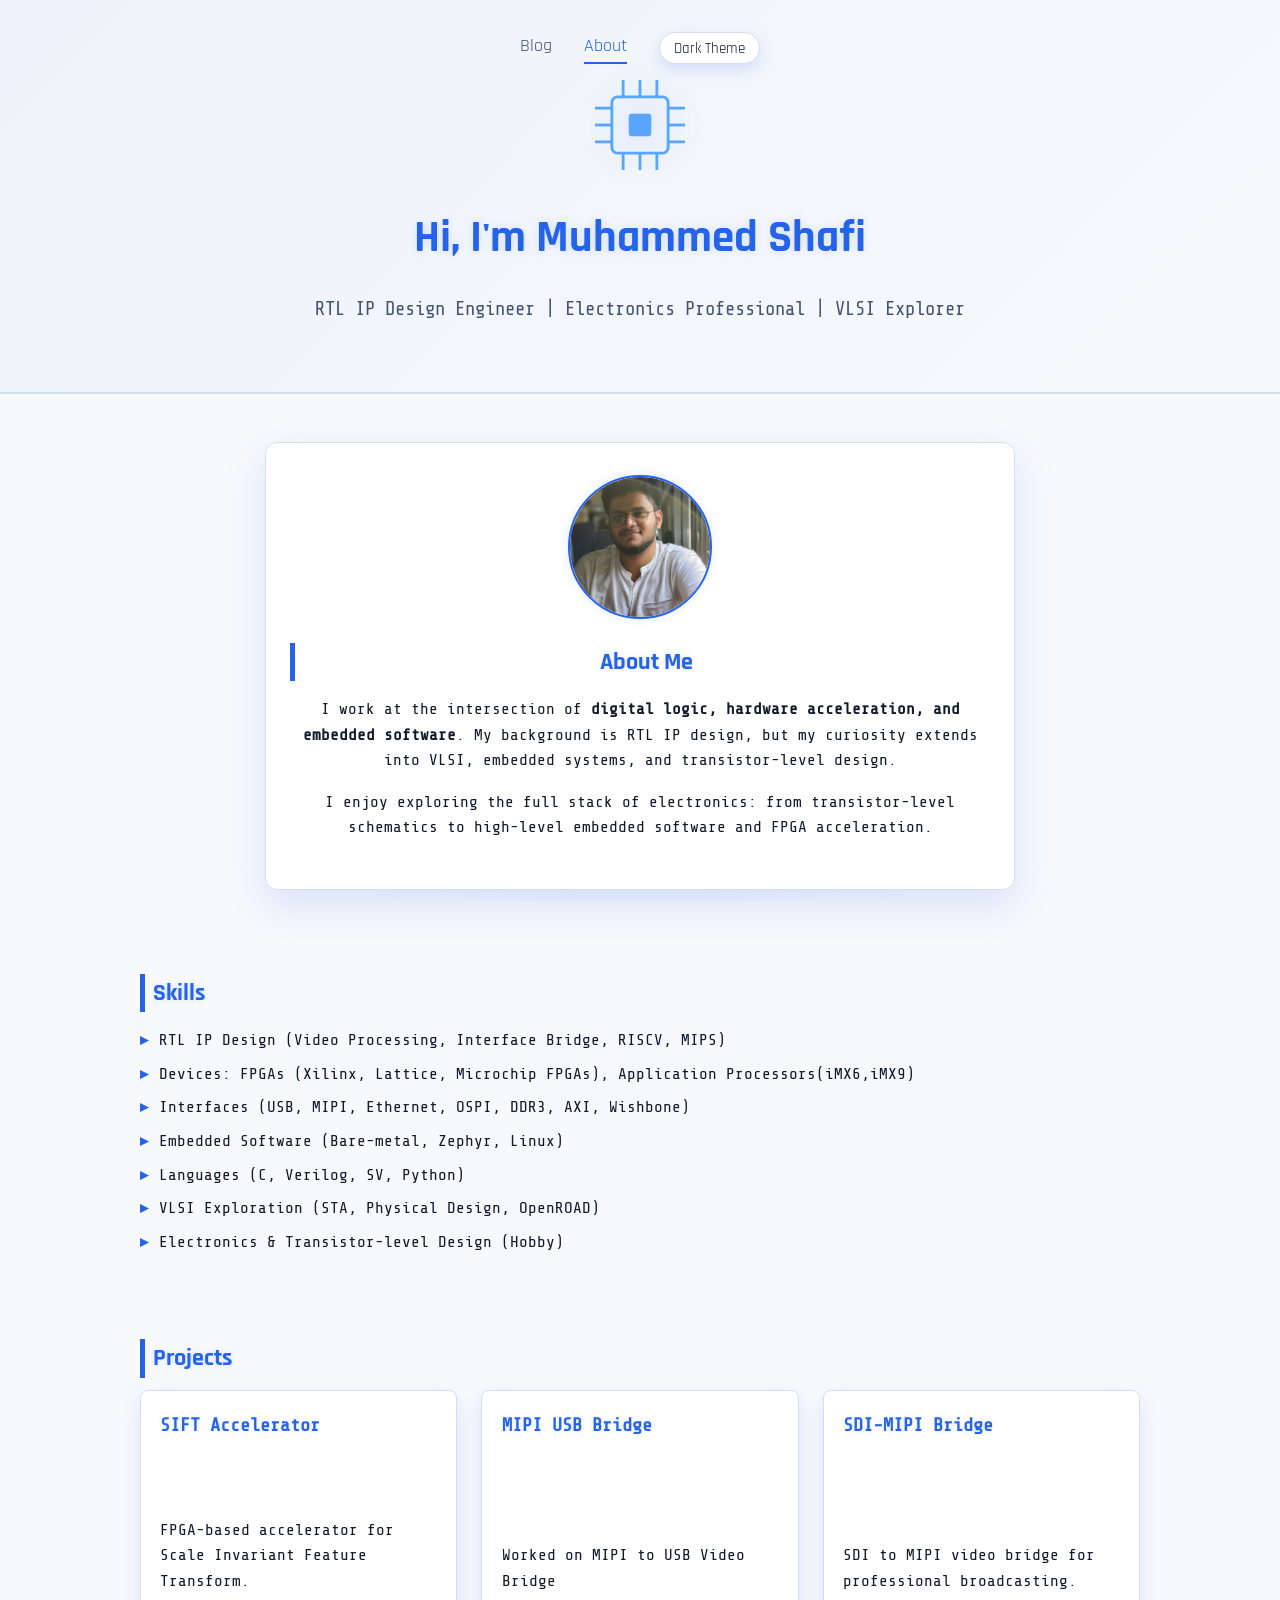
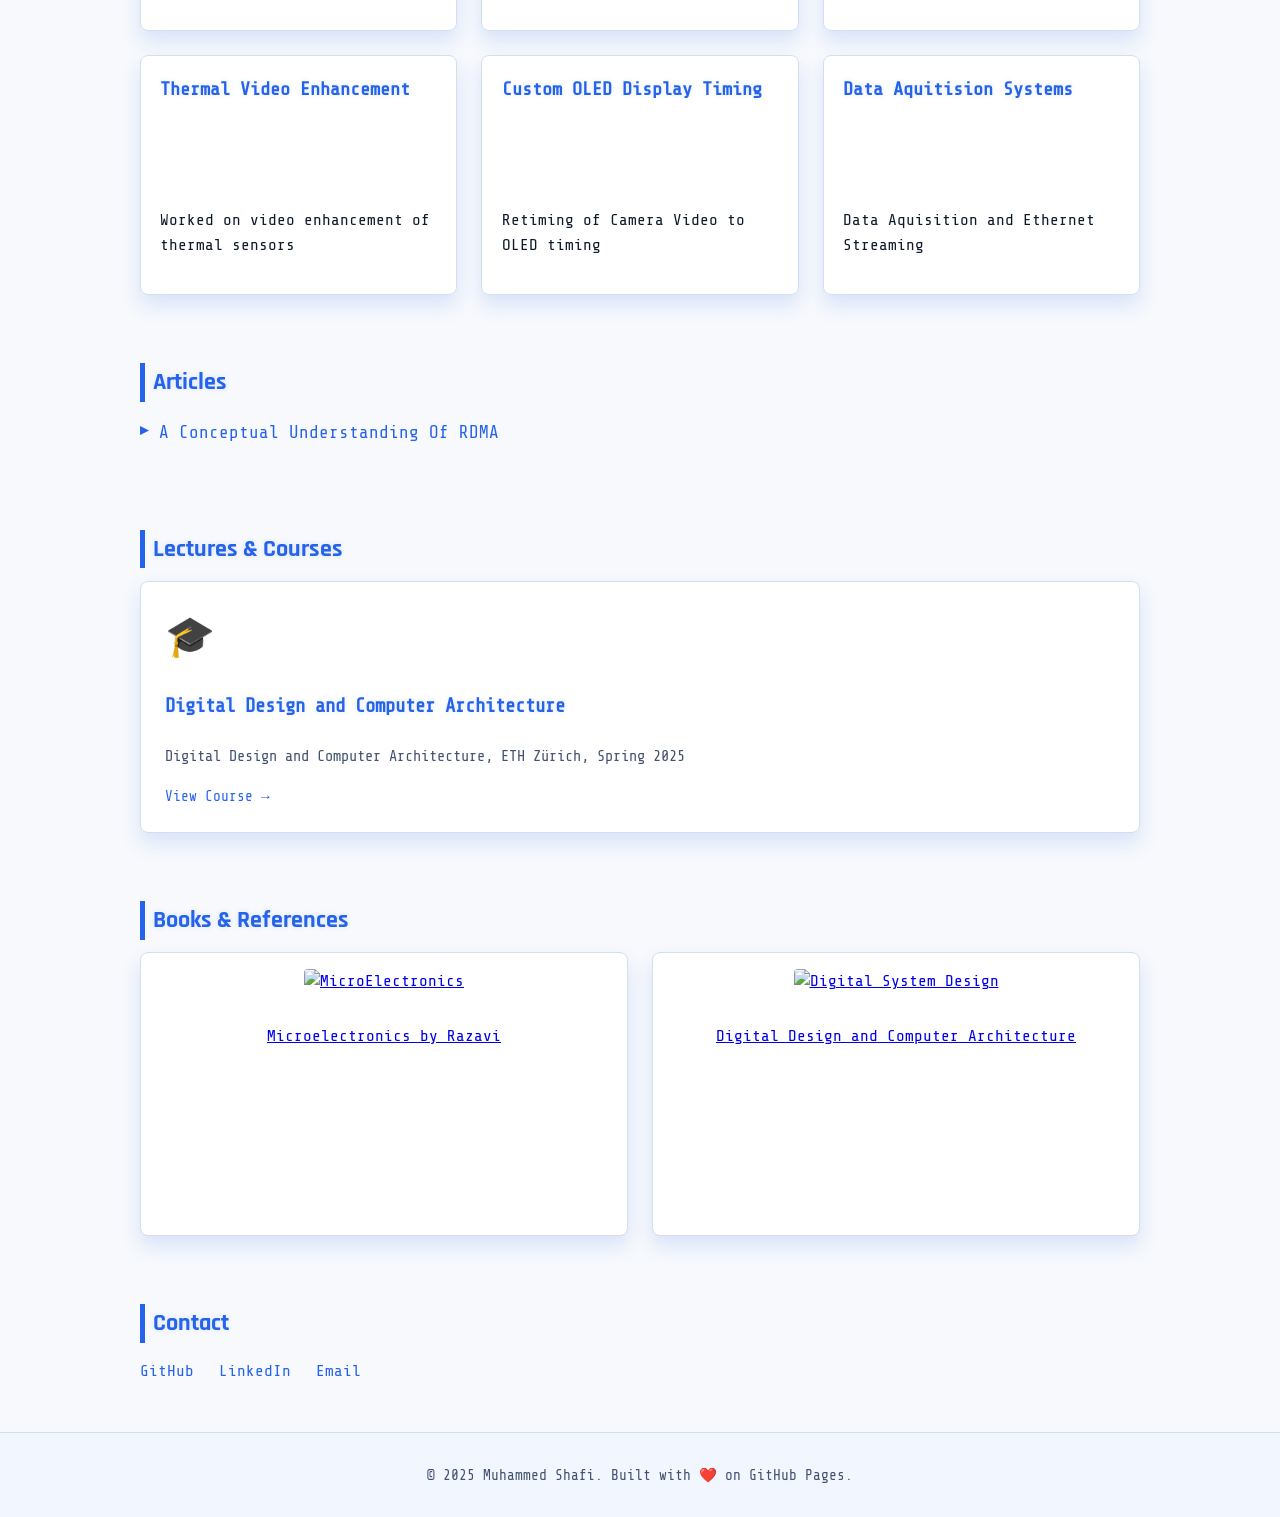
==== about.html @ d0d3aa07 "fixed about_page_fixed centering in mobile" ====
<!DOCTYPE html>
<html lang="en">
<head>
  <meta charset="UTF-8">
  <meta name="viewport" content="width=device-width, initial-scale=1.0">
  <title>Muhammed Shafi | RTL IP Design Engineer</title>
  <link rel="stylesheet" href="styles.css">
</head>
<body>

  <!-- Header -->
  <header>
    <nav class="navbar">
      <a href="blog.html">Blog</a>
      <a href="index.html" class="active">About</a>
      <button class="theme-toggle" type="button" aria-pressed="false">
        Dark Theme
      </button>
    </nav>

    <!-- Chip Logo -->
    <svg class="chip-logo" xmlns="http://www.w3.org/2000/svg" viewBox="0 0 64 64" fill="none">
      <rect x="12" y="12" width="40" height="40" rx="4" stroke="#58a6ff" stroke-width="2"/>
      <rect x="24" y="24" width="16" height="16" rx="2" fill="#58a6ff"/>
      <line x1="0" y1="20" x2="12" y2="20" stroke="#58a6ff" stroke-width="2"/>
      <line x1="0" y1="32" x2="12" y2="32" stroke="#58a6ff" stroke-width="2"/>
      <line x1="0" y1="44" x2="12" y2="44" stroke="#58a6ff" stroke-width="2"/>
      <line x1="52" y1="20" x2="64" y2="20" stroke="#58a6ff" stroke-width="2"/>
      <line x1="52" y1="32" x2="64" y2="32" stroke="#58a6ff" stroke-width="2"/>
      <line x1="52" y1="44" x2="64" y2="44" stroke="#58a6ff" stroke-width="2"/>
      <line x1="20" y1="0" x2="20" y2="12" stroke="#58a6ff" stroke-width="2"/>
      <line x1="32" y1="0" x2="32" y2="12" stroke="#58a6ff" stroke-width="2"/>
      <line x1="44" y1="0" x2="44" y2="12" stroke="#58a6ff" stroke-width="2"/>
      <line x1="20" y1="52" x2="20" y2="64" stroke="#58a6ff" stroke-width="2"/>
      <line x1="32" y1="52" x2="32" y2="64" stroke="#58a6ff" stroke-width="2"/>
      <line x1="44" y1="52" x2="44" y2="64" stroke="#58a6ff" stroke-width="2"/>
    </svg>

    <h1> Hi, I'm Muhammed Shafi</h1>
    <p>RTL IP Design Engineer | Electronics Professional | VLSI Explorer</p>
  </header>

  <!-- About Me -->
  <section class="about-me">
    <div class="about-card">
      <div class="photo-holder">
        <img src="propic.jpeg" alt="Muhammed Shafi">
      </div>
      <div class="bio">
        <h2>About Me</h2>
        <p>
          I work at the intersection of <strong>digital logic, hardware acceleration, and embedded software</strong>.  
          My background is RTL IP design, but my curiosity extends into VLSI, embedded systems, and transistor-level design.
        </p>
        <p>
          I enjoy exploring the full stack of electronics: from transistor-level schematics to high-level embedded software and FPGA acceleration.
        </p>
      </div>
    </div>
  </section>

  <!-- Skills -->
  <section class="skills">
    <h2>Skills</h2>
    <ul>
      <li>RTL IP Design (Video Processing, Interface Bridge, RISCV, MIPS)</li>
      <li>Devices: FPGAs (Xilinx, Lattice, Microchip FPGAs), Application Processors(iMX6,iMX9)</li>
      <li>Interfaces (USB, MIPI, Ethernet, OSPI, DDR3, AXI, Wishbone)</li>
      <li>Embedded Software (Bare-metal, Zephyr, Linux)</li>
      <li>Languages (C, Verilog, SV, Python)</li>
      <li>VLSI Exploration (STA, Physical Design, OpenROAD)</li>
      <li>Electronics & Transistor-level Design (Hobby)</li>
    </ul>
  </section>

  <!-- Projects -->
  <section class="projects">
    <h2>Projects</h2>
    <div class="projects-grid">
      <div class="card"><h3>SIFT Accelerator</h3><p>FPGA-based accelerator for Scale Invariant Feature Transform.</p></div>
      <div class="card"><h3>MIPI USB Bridge</h3><p>Worked on MIPI to USB Video Bridge </p></div>
      <div class="card"><h3>SDI-MIPI Bridge</h3><p>SDI to MIPI video bridge for professional broadcasting.</p></div>
      <div class="card"><h3>Thermal Video Enhancement</h3><p>Worked on video enhancement of thermal sensors</p></div>
      <div class="card"><h3>Custom OLED Display Timing</h3><p>Retiming of Camera Video to OLED timing</p></div>
      <div class="card"><h3>Data Aquitision Systems</h3><p>Data Aquisition and Ethernet Streaming </p></div>
    </div>
  </section>

  <section class="articles">
    <h2>Articles</h2>
    <ul class="blog-links">
      <li><a href="rdma.html">A Conceptual Understanding Of RDMA</a></li>
    </ul>
  </section>

  <!-- Lectures -->
  <section class="lectures">
    <h2>Lectures & Courses</h2>
    <div class="lectures-grid">
      <div class="lecture-card">
        <div class="lecture-icon">🎓</div>
        <h3>Digital Design and Computer Architecture</h3>
        <p>Digital Design and Computer Architecture, ETH Zürich, Spring 2025</p>
        <a href="https://www.youtube.com/live/ubhxKNlOlRg?si=NXwJ2bxyNw6R1CYl" target="_blank">View Course →</a>
      </div>
  </section>

  <!-- Books -->
  <section class="books">
    <h2>Books & References</h2>
    <div class="books-grid">
      <div class="book-card">
        <a href="https://www.amazon.in/Microelectronics-Behzad-Razavi/dp/8126571357" target="_blank">
          <img src="https://m.media-amazon.com/images/I/61OYe2f8OWL._SX342_SY445_ControlCacheEqualizer_.jpg" alt="MicroElectronics">
          <p>Microelectronics by Razavi</p>
        </a>
      </div>
      
      <div class="book-card">
        <a href="https://www.amazon.in/Digital-Design-Computer-Architecture-Harris/dp/0123944244" target="_blank">
          <img src="https://m.media-amazon.com/images/I/51TJ5148ORL.jpg" alt="Digital System Design">
          <p>Digital Design and Computer Architecture</p>
        </a>
      </div>
      
    </div>
  </section>

  <!-- Contact -->
  <section class="contact">
    <h2>Contact</h2>
    <p class="links">
      <a href="https://github.com/your-username" target="_blank"> GitHub</a>
      <a href="https://linkedin.com/in/your-profile" target="_blank"> LinkedIn</a>
      <a href="mailto:your.email@example.com">Email</a>
    </p>
  </section>

  <!-- Footer -->
  <footer>
    <p>© 2025 Muhammed Shafi. Built with ❤️ on GitHub Pages.</p>
  </footer>

  <!-- JS -->
  <script src="script.js"></script>
</body>
</html>
---- styles.css ----
/* Fonts */
@import url('https://fonts.googleapis.com/css2?family=Share+Tech+Mono&family=Rajdhani:wght@500&display=swap');

/* Theme tokens */
:root {
  color-scheme: light;
  --bg: #f7f9fc;
  --bg-strong: #eef3fb;
  --surface: #ffffff;
  --surface-alt: #f2f6ff;
  --text: #0f1a2b;
  --text-muted: #425270;
  --accent: #2563eb;
  --accent-soft: #e0eaff;
  --border: #d5deef;
  --shadow: rgba(37, 99, 235, 0.15);
  --grid: rgba(37, 99, 235, 0.07);
}

[data-theme="dark"] {
  color-scheme: dark;
  --bg: #0a1324;
  --bg-strong: #0f1f3a;
  --surface: #0f223f;
  --surface-alt: #0c1b33;
  --text: #e6eefc;
  --text-muted: #9db3d8;
  --accent: #58a6ff;
  --accent-soft: #1a3156;
  --border: #193258;
  --shadow: rgba(88, 166, 255, 0.28);
  --grid: rgba(88, 166, 255, 0.08);
}

/* Base styles */
body {
  margin: 0;
  font-family: 'Share Tech Mono', monospace;
  background: var(--bg);
  color: var(--text);
  line-height: 1.6;
  overflow-x: hidden;
  position: relative;
  transition: background 0.4s ease, color 0.4s ease;
}

/* Ambient background */
body::before {
  content: "";
  position: fixed;
  inset: 0;
  background:
    radial-gradient(700px 420px at 12% 8%, rgba(37, 99, 235, 0.08), transparent 60%),
    radial-gradient(600px 380px at 88% 18%, rgba(88, 166, 255, 0.10), transparent 55%),
    radial-gradient(520px 420px at 50% 92%, rgba(37, 99, 235, 0.06), transparent 60%);
  opacity: 0.7;
  pointer-events: none;
  z-index: 0;
}

[data-theme="dark"] body::before {
  background:
    radial-gradient(700px 420px at 12% 8%, rgba(88, 166, 255, 0.14), transparent 60%),
    radial-gradient(600px 380px at 88% 18%, rgba(56, 139, 253, 0.12), transparent 55%),
    radial-gradient(520px 420px at 50% 92%, rgba(88, 166, 255, 0.10), transparent 60%);
  opacity: 0.6;
}

/* Header */
header {
  text-align: center;
  padding: 2rem 1rem 3rem 1rem;
  background: linear-gradient(135deg, var(--bg-strong), var(--bg));
  border-bottom: 2px solid var(--border);
  position: relative;
  z-index: 1;
}

/* Navbar */
.navbar {
  display: flex;
  justify-content: center;
  gap: 2rem;
  margin-bottom: 1rem;
  flex-wrap: wrap;
}

.navbar a {
  color: var(--text-muted);
  text-decoration: none;
  font-family: 'Rajdhani', sans-serif;
  font-size: 1.1rem;
  transition: color 0.2s, text-shadow 0.2s;
}

.navbar a:hover {
  color: var(--accent);
  text-shadow: 0 0 8px var(--accent);
}

.navbar .active {
  color: var(--accent);
  border-bottom: 2px solid var(--accent);
  padding-bottom: 2px;
}

/* Theme toggle */
.theme-toggle {
  border: 1px solid var(--border);
  background: var(--surface);
  color: var(--text);
  font-family: 'Rajdhani', sans-serif;
  font-size: 0.95rem;
  padding: 0.35rem 0.9rem;
  border-radius: 999px;
  cursor: pointer;
  transition: background 0.2s ease, color 0.2s ease, border-color 0.2s ease, box-shadow 0.2s ease;
  box-shadow: 0 6px 16px var(--shadow);
}

.theme-toggle:hover {
  background: var(--accent-soft);
  border-color: var(--accent);
}

.theme-toggle:focus-visible {
  outline: 2px solid var(--accent);
  outline-offset: 3px;
}

/* Chip logo */
.chip-logo {
  width: 90px;
  margin-bottom: 1rem;
  filter: drop-shadow(0 0 10px var(--shadow));
  animation: pulse 3s infinite alternate;
}

@keyframes pulse {
  from { filter: drop-shadow(0 0 5px var(--shadow)); }
  to { filter: drop-shadow(0 0 18px var(--shadow)); }
}

/* Header text */
header h1 {
  font-family: 'Rajdhani', sans-serif;
  font-size: 2.8rem;
  color: var(--accent);
  margin: 0.5rem 0;
  text-shadow: 0 0 10px var(--shadow);
}

header p {
  font-size: 1.2rem;
  color: var(--text-muted);
}

/* Sections */
section {
  max-width: 1000px;
  margin: 1rem auto;
  padding: 1rem 2rem;
  position: relative;
  z-index: 1;
}

h2 {
  font-family: 'Rajdhani', sans-serif;
  border-left: 5px solid var(--accent);
  padding-left: 0.5rem;
  margin-bottom: 0.8rem;
  color: var(--accent);
  text-shadow: 0 0 5px var(--shadow);
}

/* About Me section */
.about-me {
  display: flex;
  justify-content: center;
  margin: 2rem auto;
  padding: 1rem;
}

.about-card {
  background: var(--surface);
  border: 1px solid var(--border);
  border-radius: 12px;
  padding: 2rem 1.5rem;
  max-width: 700px;
  width: 100%;
  text-align: center;
  box-shadow: 0 16px 40px var(--shadow);
}

.about-card .photo-holder {
  width: 140px;
  height: 140px;
  margin: 0 auto 1.5rem auto;
  border-radius: 50%;
  overflow: hidden;
  border: 2px solid var(--accent);
  box-shadow: 0 0 10px var(--shadow);
}

.about-card .photo-holder img {
  width: 100%;
  height: 100%;
  object-fit: cover;
}

.about-card .bio h2 {
  font-family: 'Rajdhani', sans-serif;
  color: var(--accent);
  margin-bottom: 1rem;
}

.about-card .bio p {
  color: var(--text);
  line-height: 1.6;
  margin-bottom: 1rem;
  font-size: 1rem;
}

/* Lists */
ul { list-style: none; padding: 0; }
li {
  margin: 0.5rem 0;
  padding-left: 1.2rem;
  position: relative;
}
li::before {
  content: "▸";
  position: absolute;
  left: 0;
  color: var(--accent);
  font-weight: bold;
}

/* Projects */
.projects-grid {
    display: grid;
    grid-template-columns: repeat(auto-fit, minmax(250px, 1fr));
    gap: 1.5rem;
  }
  
.card {
    display: flex;
    flex-direction: column;
    justify-content: space-between;
    background: var(--surface);
    padding: 1.2rem;
    border-radius: 8px;
    border: 1px solid var(--border);
    box-shadow: 0 10px 20px var(--shadow);
    transition: transform 0.2s, box-shadow 0.3s, border-color 0.3s;
    min-height: 200px; /* ensures uniform height */
  }


.card:hover {
  transform: translateY(-5px);
  box-shadow: 0 16px 32px var(--shadow);
  border-color: var(--accent);
}

.card h3 {
  color: var(--accent);
  margin-top: 0;
  text-shadow: 0 0 5px var(--shadow);
}

/* Blog links */
.blog-links li {
  margin: 1rem 0;
}

.blog-links a {
  color: var(--accent);
  text-decoration: none;
  font-size: 1.1rem;
  transition: color 0.2s, text-shadow 0.2s;
}

.blog-links a:hover {
  color: var(--accent);
  text-shadow: 0 0 8px var(--accent);
}

/* Books section */
.books-grid {
    display: grid;
    grid-template-columns: repeat(auto-fit, minmax(150px, 1fr));
    gap: 1.5rem;
    align-items: start;
  }
  
.book-card {
    display: flex;
    flex-direction: column;
    align-items: center;
    background: var(--surface);
    border: 1px solid var(--border);
    border-radius: 8px;
    padding: 1rem;
    text-align: center;
    box-shadow: 0 10px 20px var(--shadow);
    transition: transform 0.2s, box-shadow 0.3s, border-color 0.3s;
    min-height: 250px; /* keeps books aligned */
  }
  
  .book-card img {
    width: 100px;
    height: 140px;
    object-fit: cover;
    margin-bottom: 0.8rem;
    border-radius: 4px;
  }


.book-card:hover {
    transform: translateY(-5px);
    box-shadow: 0 16px 32px var(--shadow);
    border-color: var(--accent);
  }

/* Contact links */
.links a {
  color: var(--accent);
  text-decoration: none;
  margin-right: 1rem;
  transition: color 0.2s, text-shadow 0.2s;
}

.links a:hover {
  color: var(--accent);
  text-shadow: 0 0 8px var(--accent);
}

/* Footer */
footer {
  text-align: center;
  padding: 1rem;
  background: var(--surface-alt);
  color: var(--text-muted);
  border-top: 1px solid var(--border);
  font-size: 0.9rem;
  position: relative;
  z-index: 1;
}

/* Responsive tweaks */
@media (max-width: 768px) {
  .projects, .books {
    grid-template-columns: repeat(auto-fit, minmax(200px, 1fr));
  }
  section {
    padding: 1rem 1rem;
  }
}


/* Lectures section */
.lectures-grid {
  display: grid;
  grid-template-columns: repeat(auto-fit, minmax(250px, 1fr));
  gap: 1.5rem;
}

.lecture-card {
  display: flex;
  flex-direction: column;
  background: var(--surface);
  padding: 1.5rem;
  border-radius: 8px;
  border: 1px solid var(--border);
  box-shadow: 0 10px 20px var(--shadow);
  transition: transform 0.2s, box-shadow 0.3s, border-color 0.3s;
  min-height: 180px;
}

.lecture-card:hover {
  transform: translateY(-5px);
  box-shadow: 0 16px 32px var(--shadow);
  border-color: var(--accent);
}

.lecture-icon {
  font-size: 2.5rem;
  margin-bottom: 0.8rem;
}

.lecture-card h3 {
  color: var(--accent);
  margin: 0.5rem 0;
  font-size: 1.2rem;
  text-shadow: 0 0 5px var(--shadow);
}

.lecture-card p {
  color: var(--text-muted);
  font-size: 0.95rem;
  flex-grow: 1;
  margin-bottom: 1rem;
}

.lecture-card a {
  color: var(--accent);
  text-decoration: none;
  font-size: 0.9rem;
  align-self: flex-start;
  transition: color 0.2s, text-shadow 0.2s;
}

.lecture-card a:hover {
  color: var(--accent);
  text-shadow: 0 0 8px var(--accent);
}

/* Blog page */
.blog-header {
  padding: 2rem 1rem 2.5rem 1rem;
  background: linear-gradient(135deg, var(--bg-strong), var(--bg));
  border-bottom: 2px solid var(--border);
  position: relative;
  z-index: 1;
}

.blog-hero {
  max-width: 1100px;
  margin: 2rem auto 0 auto;
  display: grid;
  grid-template-columns: minmax(0, 2fr) minmax(0, 1fr);
  gap: 2rem;
  align-items: center;
}

.blog-hero-text h1 {
  font-family: 'Rajdhani', sans-serif;
  font-size: 2.6rem;
  color: var(--text);
  margin: 0.4rem 0 0.6rem 0;
}

.blog-kicker {
  text-transform: uppercase;
  letter-spacing: 0.2rem;
  font-size: 0.85rem;
  color: var(--accent);
  margin: 0;
}

.blog-subtitle {
  color: var(--text-muted);
  margin: 0 0 1.4rem 0;
}

.blog-hero-actions {
  display: flex;
  gap: 1rem;
  flex-wrap: wrap;
}

.blog-cta {
  background: var(--accent);
  color: #ffffff;
  text-decoration: none;
  padding: 0.6rem 1.4rem;
  border-radius: 999px;
  font-family: 'Rajdhani', sans-serif;
  box-shadow: 0 14px 30px var(--shadow);
  transition: transform 0.2s ease, box-shadow 0.2s ease;
}

.blog-cta:hover {
  transform: translateY(-2px);
  box-shadow: 0 18px 36px var(--shadow);
}

.blog-cta.ghost {
  background: var(--surface);
  color: var(--accent);
  border: 1px solid var(--border);
}

.blog-hero-panel {
  display: flex;
  justify-content: flex-end;
}

@media (max-width: 900px) {
  .blog-hero {
    grid-template-columns: 1fr;
  }

  .blog-hero-panel {
    justify-content: center;   /* ✅ center horizontally */
  }

  .signal-card {
    margin: 0 auto;            /* ✅ extra safety centering */
  }
}

@media (max-width: 900px) {
  .blog-hero-actions {
    justify-content: center;   /* ✅ center buttons */
  }

  .blog-cta {
    display: inline-block;     /* behaves like span but keeps padding */
    text-align: center;
  }
}

.signal-card {
  background: var(--surface);
  border: 1px solid var(--border);
  border-radius: 16px;
  padding: 1.5rem;
  box-shadow: 0 16px 40px var(--shadow);
  max-width: 320px;
}

.signal-title {
  margin: 0 0 0.4rem 0;
  color: var(--text-muted);
  text-transform: uppercase;
  font-size: 0.8rem;
  letter-spacing: 0.12rem;
}

.signal-highlight {
  margin: 0 0 0.6rem 0;
  font-family: 'Rajdhani', sans-serif;
  font-size: 1.2rem;
  color: var(--text);
}

.signal-meta {
  margin: 0;
  color: var(--text-muted);
  font-size: 0.9rem;
}

.blog-main {
  max-width: 1100px;
  margin: 2rem auto 3rem auto;
  padding: 0 2rem;
  display: grid;
  grid-template-columns: minmax(0, 2.2fr) minmax(0, 1fr);
  gap: 2rem;
}

.blog-section-title p {
  color: var(--text-muted);
  margin-top: 0.3rem;
}

.blog-card {
  background: var(--surface);
  border: 1px solid var(--border);
  border-radius: 14px;
  padding: 1.5rem;
  box-shadow: 0 12px 28px var(--shadow);
  transition: transform 0.2s ease, box-shadow 0.2s ease, border-color 0.2s ease;
  position: relative;
  overflow: hidden;
}

.blog-card:hover {
  transform: translateY(-4px);
  box-shadow: 0 18px 36px var(--shadow);
  border-color: var(--accent);
}

.blog-card.featured {
  margin-bottom: 1.5rem;
  background: linear-gradient(135deg, var(--surface), var(--surface-alt));
}

.blog-card-grid {
  display: grid;
  grid-template-columns: repeat(auto-fit, minmax(240px, 1fr));
  gap: 1.2rem;
}

.blog-card-header {
  display: flex;
  justify-content: space-between;
  align-items: center;
  margin-bottom: 0.8rem;
  color: var(--text-muted);
  font-size: 0.85rem;
}

.chip-tag {
  background: var(--accent-soft);
  color: var(--accent);
  padding: 0.2rem 0.6rem;
  border-radius: 999px;
  font-size: 0.75rem;
  font-family: 'Rajdhani', sans-serif;
}

.blog-date {
  color: var(--text-muted);
}

.blog-card h3 {
  margin-top: 0;
  color: var(--text);
  font-family: 'Rajdhani', sans-serif;
}

.blog-card p {
  color: var(--text-muted);
}

.blog-thumb {
  position: absolute;
  right: 1rem;
  bottom: 1rem;
  width: 140px;
  height: 92px;
  object-fit: cover;
  border-radius: 10px;
  opacity: 0;
  transform: translateY(8px);
  transition: opacity 0.25s ease, transform 0.25s ease;
  box-shadow: 0 10px 24px var(--shadow);
  pointer-events: none;
}

.blog-card:hover .blog-thumb {
  opacity: 1;
  transform: translateY(0);
}

.blog-card.featured .blog-thumb {
  width: 170px;
  height: 110px;
}

.blog-link {
  color: var(--accent);
  text-decoration: none;
  font-family: 'Rajdhani', sans-serif;
}

.blog-link:hover {
  text-shadow: 0 0 8px var(--accent);
}

.blog-sidebar {
  display: flex;
  flex-direction: column;
  gap: 1.4rem;
}

.sidebar-card {
  background: var(--surface);
  border: 1px solid var(--border);
  border-radius: 14px;
  padding: 1.4rem;
  box-shadow: 0 12px 24px var(--shadow);
}

.tag-grid {
  display: flex;
  flex-wrap: wrap;
  gap: 0.5rem;
}

.series-title {
  margin: 0.6rem 0 0.3rem 0;
  font-family: 'Rajdhani', sans-serif;
  color: var(--text);
}

.series-description {
  margin: 0 0 1rem 0;
  color: var(--text-muted);
}

.queue-item {
  margin: 0 0 0.8rem 0;
  color: var(--text-muted);
}

.blog-post figure {
  margin: 1.5rem 0;
}

.blog-post img {
  width: 100%;
  height: auto;
  border-radius: 14px;
  box-shadow: 0 12px 28px rgba(0, 0, 0, 0.08);
  display: block;
}

.blog-post figcaption {
  margin-top: 0.5rem;
  color: var(--text-muted);
  font-size: 0.95rem;
  line-height: 1.5;
}

.blog-post .mermaid {
  margin: 1.5rem 0;
  text-align: center;
  background: var(--surface-alt);
  padding: 1rem;
  border-radius: 12px;
  box-shadow: 0 8px 20px var(--shadow);
}

.blog-post .references {
  margin: 1.5rem 0;
  background: var(--surface-alt);
  padding: 1rem;
  border-radius: 12px;
  box-shadow: 0 8px 20px var(--shadow);
}

.blog-post .references summary {
  cursor: pointer;
  font-weight: bold;
  color: var(--accent);
}

.blog-post .references ul {
  margin: 0.5rem 0 0 0;
  padding-left: 1.5rem;
}

.blog-post .references a {
  color: var(--text);
  text-decoration: none;
}

.blog-post .references a:hover {
  text-decoration: underline;
}

.series-chapter {
  margin: 1rem 0;
}

.series-chapter summary {
  cursor: pointer;
  font-weight: bold;
  color: var(--accent);
  margin-bottom: 0.5rem;
}

.chapter-content {
  margin-top: 0.5rem;
}

.chapter-content h4 {
  color: var(--accent);
  margin-top: 1rem;
  margin-bottom: 0.5rem;
}

.chapter-content h5 {
  margin-top: 0.8rem;
  margin-bottom: 0.3rem;
}

.chapter-content ul {
  margin: 0.5rem 0;
  padding-left: 1.5rem;
}

.chapter-content figure {
  margin: 1rem 0;
}

.chapter-content img {
  width: 100%;
  height: auto;
  border-radius: 8px;
}

.chapter-content figcaption {
  margin-top: 0.3rem;
  font-size: 0.85rem;
  color: var(--text-muted);
}

.timing-calculator {
  background: var(--surface-alt);
  padding: 1rem;
  border-radius: 8px;
  margin: 1rem 0;
}

.timing-calculator label {
  display: block;
  margin: 0.5rem 0;
}

.timing-calculator input, .timing-calculator select {
  margin-left: 0.5rem;
  padding: 0.3rem;
  border: 1px solid var(--border);
  border-radius: 4px;
  background: var(--surface);
  color: var(--text);
}

.timing-calculator button {
  margin: 0.5rem 0;
  padding: 0.5rem 1rem;
  background: var(--accent);
  color: white;
  border: none;
  border-radius: 4px;
  cursor: pointer;
}

.timing-calculator button:hover {
  background: var(--accent-soft);
}

#result {
  margin-top: 1rem;
  padding: 0.5rem;
  background: var(--surface);
  border-radius: 4px;
}

.resolution-table {
  width: 100%;
  border-collapse: collapse;
  margin: 1rem 0;
  background: var(--surface);
  border-radius: 8px;
  overflow: hidden;
  box-shadow: 0 4px 12px var(--shadow);
}

.resolution-table th, .resolution-table td {
  padding: 0.75rem;
  text-align: left;
  border-bottom: 1px solid var(--border);
}

.resolution-table th {
  background: var(--surface-alt);
  color: var(--accent);
  font-weight: bold;
}

.resolution-table tr:last-child td {
  border-bottom: none;
}

.resolution-table tr:hover {
  background: var(--surface-alt);
}

@media (max-width: 900px) {
  .blog-hero {
    grid-template-columns: 1fr;
  }

  .blog-hero-panel {
    justify-content: flex-start;
  }

  .blog-main {
    grid-template-columns: 1fr;
  }
}

/* RTL IP showcase */
.rtl-showcase {
  max-width: 1100px;
  margin: 1rem auto 4rem auto;
  padding: 0 2rem;
  position: relative;
  z-index: 1;
}

.rtl-grid {
  display: grid;
  grid-template-columns: repeat(auto-fit, minmax(240px, 1fr));
  gap: 1.2rem;
}

.rtl-card {
  background: var(--surface);
  border: 1px solid var(--border);
  border-radius: 14px;
  padding: 1.4rem;
  box-shadow: 0 12px 24px var(--shadow);
  transition: transform 0.2s ease, box-shadow 0.2s ease, border-color 0.2s ease;
}

.rtl-card:hover {
  transform: translateY(-4px);
  box-shadow: 0 18px 34px var(--shadow);
  border-color: var(--accent);
}

.rtl-card-header {
  display: flex;
  justify-content: space-between;
  align-items: center;
  margin-bottom: 0.8rem;
}

.rtl-status {
  font-size: 0.75rem;
  color: var(--text-muted);
  text-transform: uppercase;
  letter-spacing: 0.08rem;
}

.rtl-meta {
  margin: 0.8rem 0 1rem 0;
  color: var(--text-muted);
  font-size: 0.85rem;
}
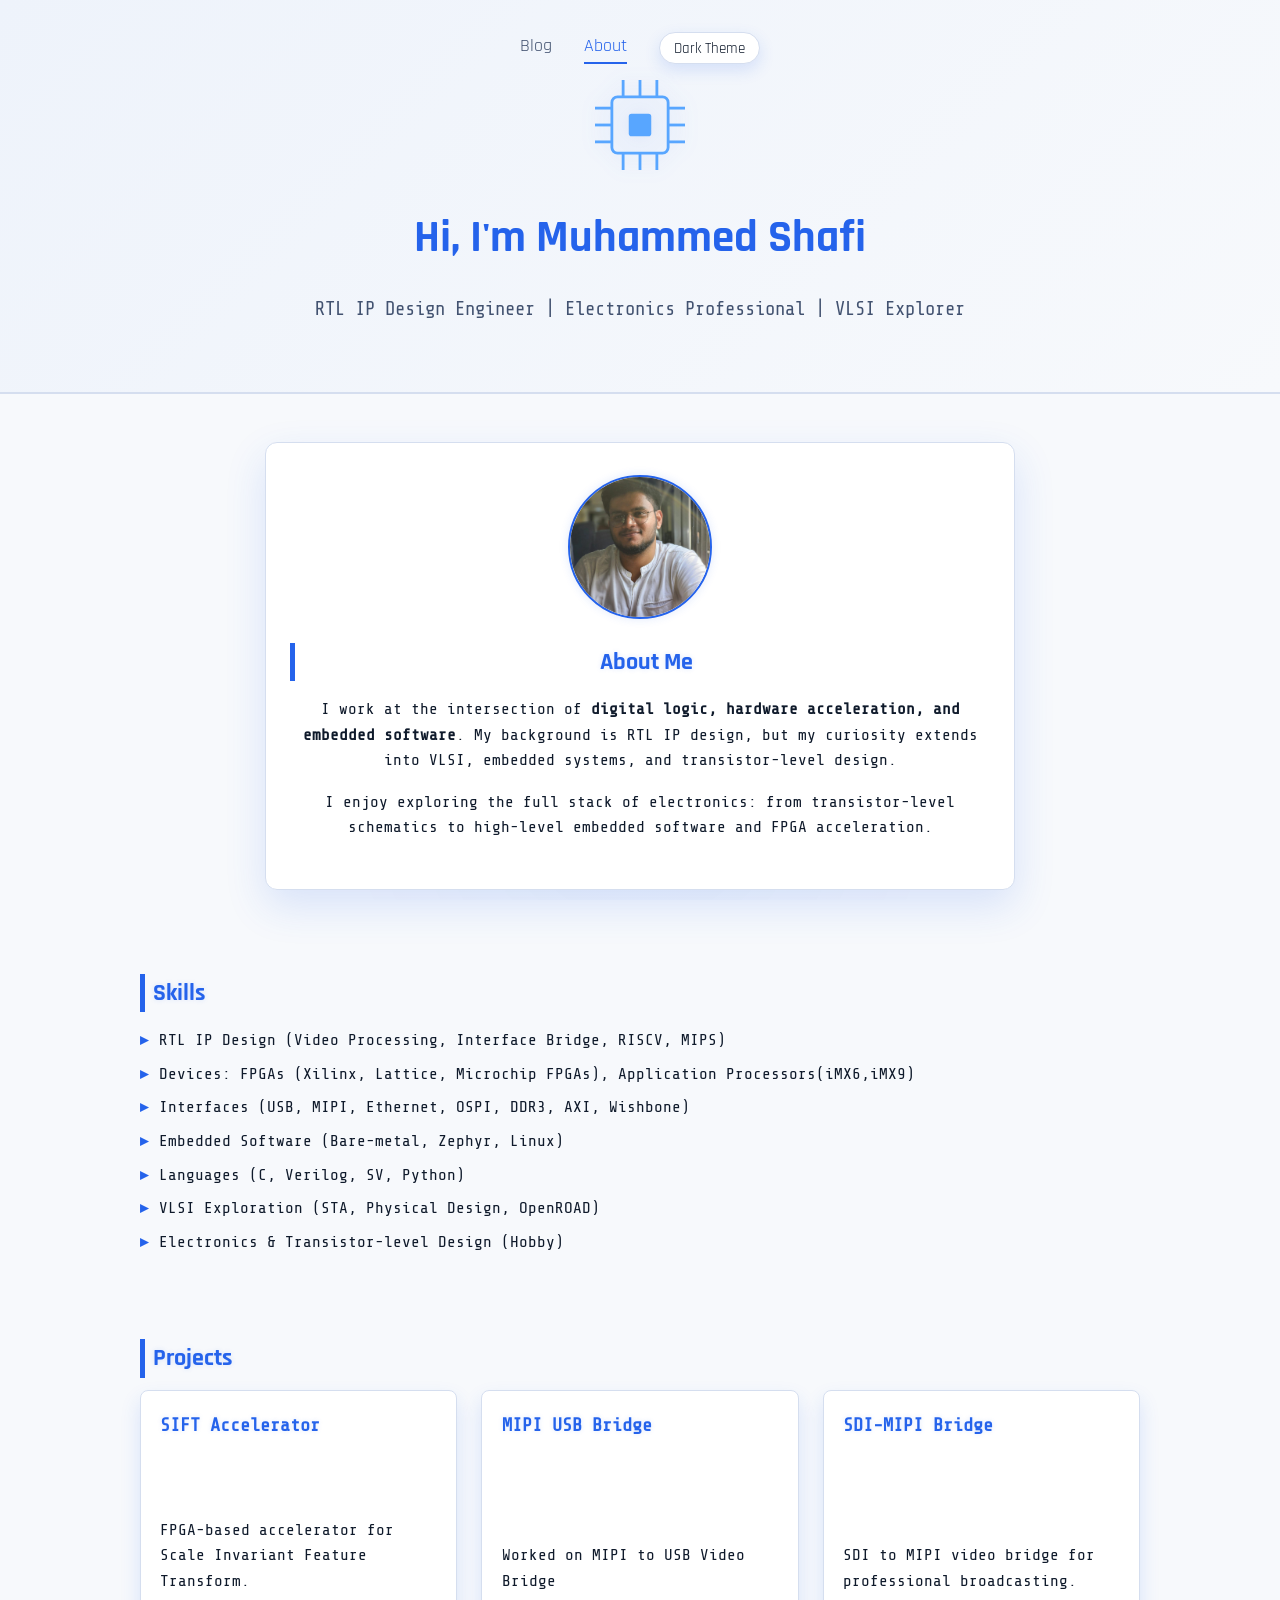
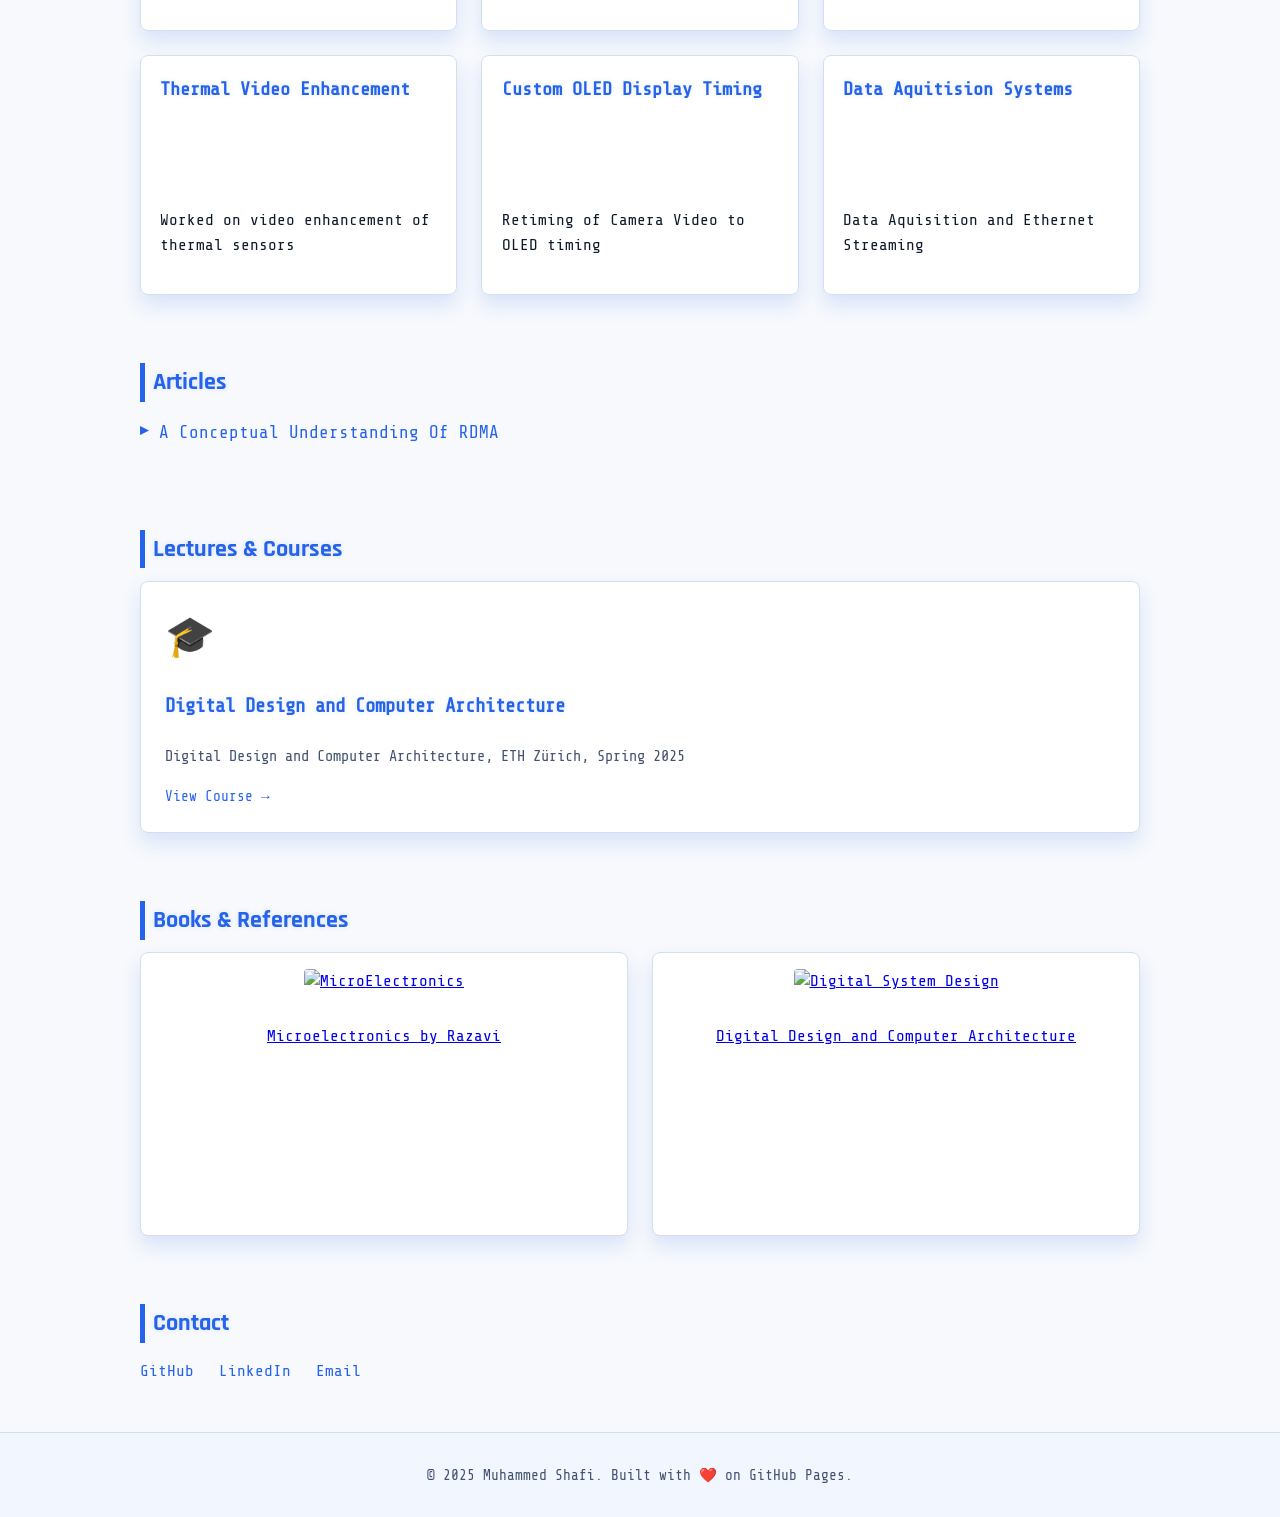
==== commit 1c14702f: "bug_fix-header" ====
--- a/about.html
+++ b/about.html
@@ -11,8 +11,8 @@
   <!-- Header -->
   <header>
     <nav class="navbar">
-      <a href="blog.html">Blog</a>
-      <a href="index.html" class="active">About</a>
+      <a href="index.html">Blog</a>
+      <a href="about.html" class="active">About</a>
       <button class="theme-toggle" type="button" aria-pressed="false">
         Dark Theme
       </button>
--- a/styles.css
+++ b/styles.css
@@ -147,7 +147,7 @@
   font-size: 2.8rem;
   color: var(--accent);
   margin: 0.5rem 0;
-  text-shadow: 0 0 10px var(--shadow);
+  text-shadow: 0 0 10px var(--shadow));
 }
 
 header p {
@@ -253,7 +253,7 @@
     border: 1px solid var(--border);
     box-shadow: 0 10px 20px var(--shadow);
     transition: transform 0.2s, box-shadow 0.3s, border-color 0.3s;
-    min-height: 200px; /* ensures uniform height */
+    min-height: 200px;
   }
 
 
@@ -305,7 +305,7 @@
     text-align: center;
     box-shadow: 0 10px 20px var(--shadow);
     transition: transform 0.2s, box-shadow 0.3s, border-color 0.3s;
-    min-height: 250px; /* keeps books aligned */
+    min-height: 250px;
   }
   
   .book-card img {
@@ -493,21 +493,21 @@
   }
 
   .blog-hero-panel {
-    justify-content: center;   /* ✅ center horizontally */
+    justify-content: center;
   }
 
   .signal-card {
-    margin: 0 auto;            /* ✅ extra safety centering */
+    margin: 0 auto;
   }
 }
 
 @media (max-width: 900px) {
   .blog-hero-actions {
-    justify-content: center;   /* ✅ center buttons */
+    justify-content: center;
   }
 
   .blog-cta {
-    display: inline-block;     /* behaves like span but keeps padding */
+    display: inline-block;
     text-align: center;
   }
 }
@@ -549,6 +549,12 @@
   display: grid;
   grid-template-columns: minmax(0, 2.2fr) minmax(0, 1fr);
   gap: 2rem;
+}
+
+/* Article page: single column, no sidebar */
+.blog-main.article-page {
+  grid-template-columns: 1fr;
+  max-width: 860px;
 }
 
 .blog-section-title p {
@@ -687,6 +693,28 @@
   color: var(--text-muted);
 }
 
+/* Blog post article body */
+.blog-post {
+  /* Ensure text never overflows the article column */
+  min-width: 0;
+  word-wrap: break-word;
+  overflow-wrap: break-word;
+}
+
+.blog-post p,
+.blog-post li,
+.blog-post figcaption {
+  word-wrap: break-word;
+  overflow-wrap: break-word;
+  /* Break long unspaced strings (e.g. URLs, code) */
+  word-break: break-word;
+}
+
+.blog-post .post-section {
+  /* Prevent sections from overflowing on narrow screens */
+  min-width: 0;
+}
+
 .blog-post figure {
   margin: 1.5rem 0;
 }
@@ -832,20 +860,32 @@
   border-radius: 4px;
 }
 
+/* Table: scroll wrapper for mobile */
+.table-scroll-wrapper {
+  width: 100%;
+  overflow-x: auto;
+  -webkit-overflow-scrolling: touch;
+  border-radius: 8px;
+  box-shadow: 0 4px 12px var(--shadow);
+  margin: 1rem 0;
+}
+
 .resolution-table {
   width: 100%;
+  /* Minimum width so columns don't squash; table scrolls inside wrapper */
+  min-width: 700px;
   border-collapse: collapse;
-  margin: 1rem 0;
   background: var(--surface);
   border-radius: 8px;
   overflow: hidden;
-  box-shadow: 0 4px 12px var(--shadow);
-}
-
-.resolution-table th, .resolution-table td {
+}
+
+.resolution-table th,
+.resolution-table td {
   padding: 0.75rem;
   text-align: left;
   border-bottom: 1px solid var(--border);
+  white-space: nowrap;
 }
 
 .resolution-table th {
@@ -873,6 +913,17 @@
 
   .blog-main {
     grid-template-columns: 1fr;
+    padding: 0 1rem;
+  }
+}
+
+@media (max-width: 480px) {
+  .blog-main {
+    padding: 0 0.75rem;
+  }
+
+  .blog-post .post-section {
+    padding: 0;
   }
 }
 
@@ -924,4 +975,4 @@
   margin: 0.8rem 0 1rem 0;
   color: var(--text-muted);
   font-size: 0.85rem;
-}
+}
